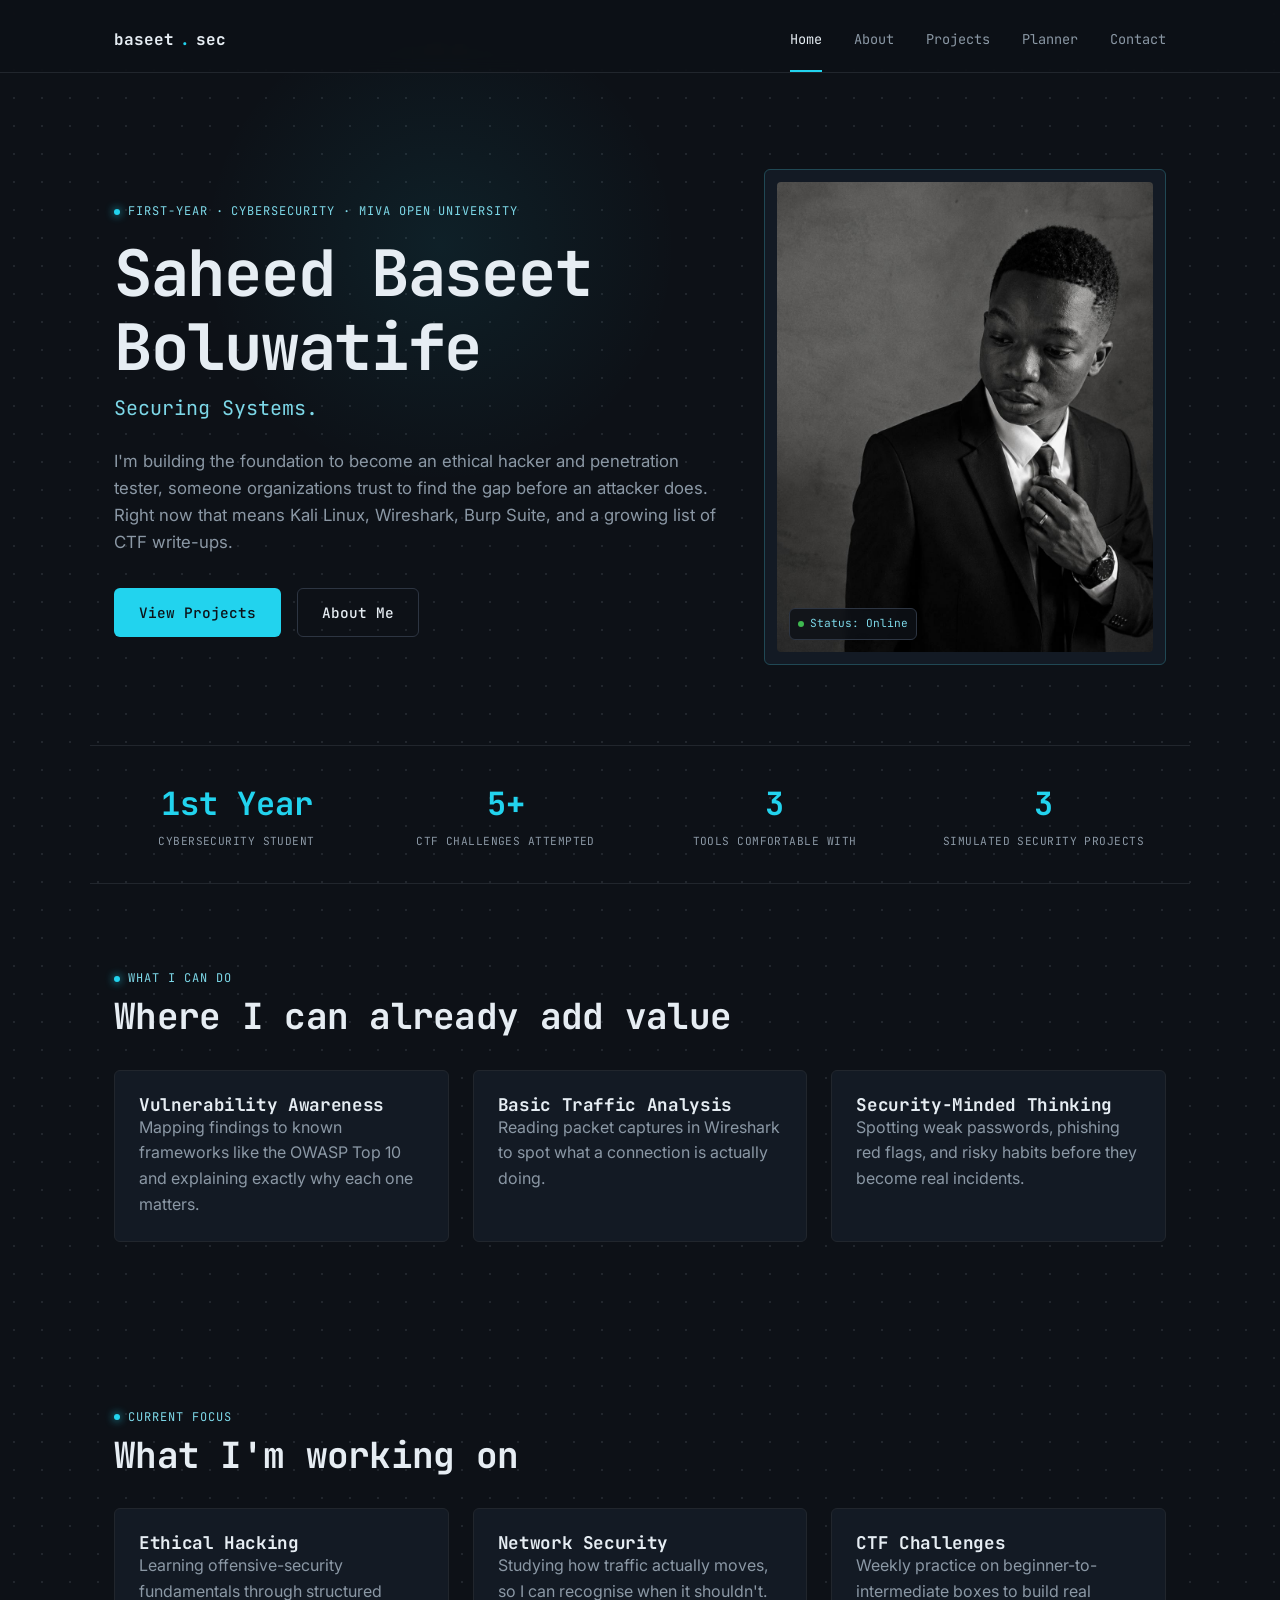
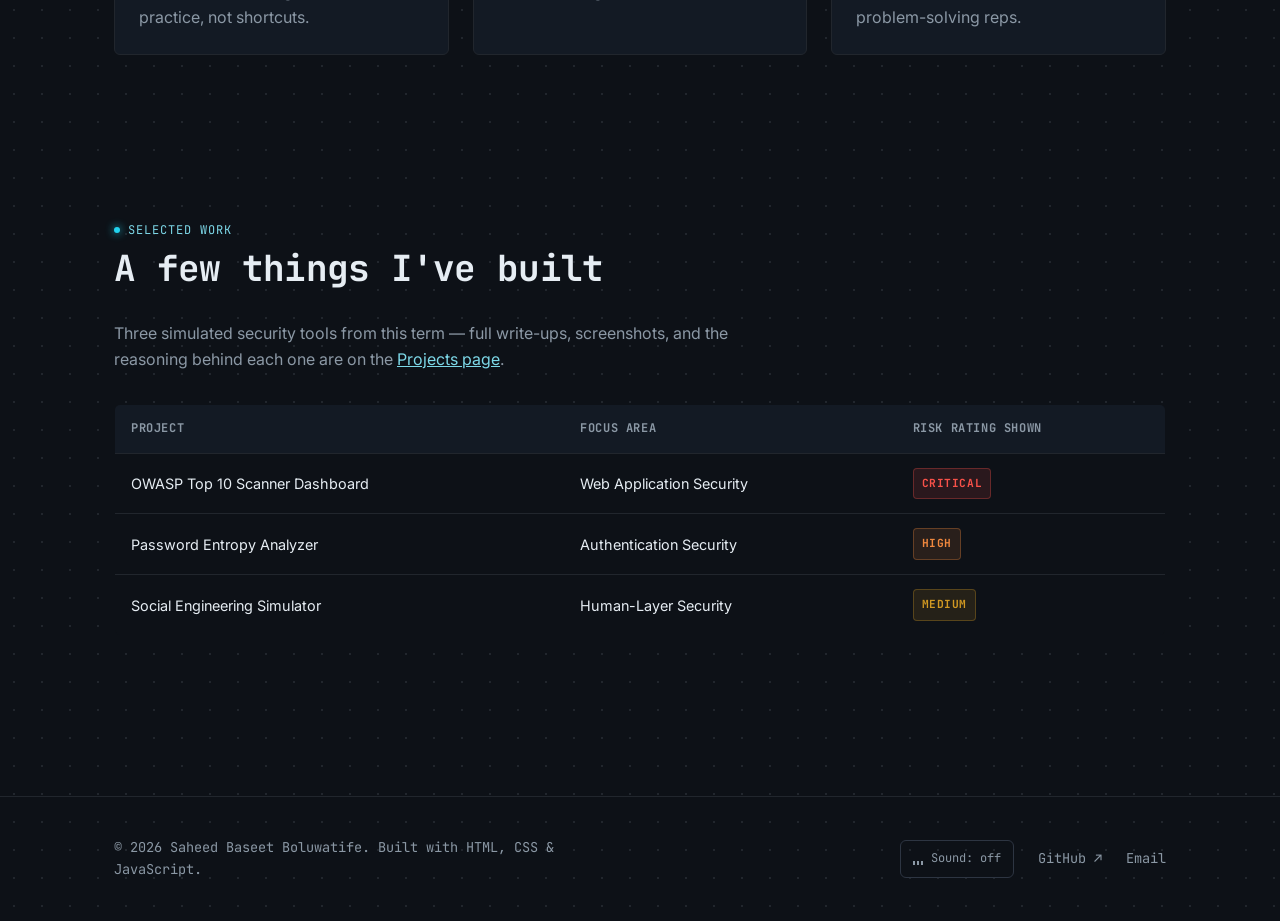
==== index.html @ b49e7299 "Initial commit: full portfolio site" ====
<!DOCTYPE html>
<html lang="en">
<head>
  <meta charset="UTF-8" />
  <meta name="viewport" content="width=device-width, initial-scale=1.0" />
  <title>Saheed Baseet Boluwatife | Securing Systems. Solving Problems.</title>
  <meta name="description" content="Personal academic portfolio of Saheed Baseet Boluwatife, first-year Cybersecurity student at MIVA Open University." />
  <link rel="preconnect" href="https://fonts.googleapis.com" />
  <link rel="preconnect" href="https://fonts.gstatic.com" crossorigin />
  <link href="https://fonts.googleapis.com/css2?family=JetBrains+Mono:wght@400;500;700&family=Inter:wght@400;500;600&display=swap" rel="stylesheet" />
  <link rel="stylesheet" href="css/style.css" />
</head>
<body>

  <header class="site-header">
    <nav class="navbar container" aria-label="Primary">
      <a href="index.html" class="nav-brand">baseet<span class="brand-dot">.</span>sec</a>
      <button class="nav-toggle" aria-label="Toggle navigation menu" aria-expanded="false">
        <span></span><span></span><span></span>
      </button>
      <ul class="nav-links">
        <li><a href="index.html" aria-current="page">Home</a></li>
        <li><a href="about.html">About</a></li>
        <li><a href="projects.html">Projects</a></li>
        <li><a href="planner.html">Planner</a></li>
        <li><a href="contact.html">Contact</a></li>
      </ul>
    </nav>
  </header>

  <main>
    <!-- ============ HERO ============ -->
    <section class="hero container">
      <div class="hero-text">
        <p class="eyebrow">First-Year &middot; Cybersecurity &middot; MIVA Open University</p>
        <h1 class="hero-name">Saheed Baseet<br />Boluwatife</h1>
        <p class="hero-tagline" data-typing aria-live="polite"></p>
        <p class="hero-bio">
          I'm building the foundation to become an ethical hacker and penetration tester,
          someone organizations trust to find the gap before an attacker does. Right now
          that means Kali Linux, Wireshark, Burp Suite, and a growing list of CTF write-ups.
        </p>
        <div class="hero-actions">
          <a href="projects.html" class="btn btn-primary">View Projects</a>
          <a href="about.html" class="btn btn-outline">About Me</a>
        </div>
      </div>

      <div class="hero-photo-frame">
        <img src="assets/img/profile.jpg" alt="Portrait photo of Saheed Baseet Boluwatife" />
        <span class="photo-tag"><span class="dot"></span>Status: Online</span>
      </div>
    </section>

    <!-- ============ STATS STRIP ============ -->
    <section class="container reveal stats-strip">
      <div class="stat-item">
        <span class="stat-number">1st Year</span>
        <span class="stat-label">Cybersecurity Student</span>
      </div>
      <div class="stat-item">
        <span class="stat-number">5+</span>
        <span class="stat-label">CTF Challenges Attempted</span>
      </div>
      <div class="stat-item">
        <span class="stat-number">3</span>
        <span class="stat-label">Tools Comfortable With</span>
      </div>
      <div class="stat-item">
        <span class="stat-number">3</span>
        <span class="stat-label">Simulated Security Projects</span>
      </div>
    </section>

    <!-- ============ SERVICES ============ -->
    <section class="container reveal">
      <p class="eyebrow">What I Can Do</p>
      <h2>Where I can already add value</h2>
      <div class="services-grid">
        <div class="card">
          <h3>Vulnerability Awareness</h3>
          <p>Mapping findings to known frameworks like the OWASP Top 10 and explaining exactly why each one matters.</p>
        </div>
        <div class="card">
          <h3>Basic Traffic Analysis</h3>
          <p>Reading packet captures in Wireshark to spot what a connection is actually doing.</p>
        </div>
        <div class="card">
          <h3>Security-Minded Thinking</h3>
          <p>Spotting weak passwords, phishing red flags, and risky habits before they become real incidents.</p>
        </div>
      </div>
    </section>

    <!-- ============ QUICK STATS / FOCUS AREAS ============ -->
    <section class="container reveal">
      <p class="eyebrow">Current Focus</p>
      <h2>What I'm working on</h2>
      <div class="focus-grid">
        <div class="card">
          <h3>Ethical Hacking</h3>
          <p>Learning offensive-security fundamentals through structured practice, not shortcuts.</p>
        </div>
        <div class="card">
          <h3>Network Security</h3>
          <p>Studying how traffic actually moves, so I can recognise when it shouldn't.</p>
        </div>
        <div class="card">
          <h3>CTF Challenges</h3>
          <p>Weekly practice on beginner-to-intermediate boxes to build real problem-solving reps.</p>
        </div>
      </div>
    </section>

    <!-- ============ FEATURED PROJECTS PREVIEW ============ -->
    <section class="container reveal">
      <p class="eyebrow">Selected Work</p>
      <h2>A few things I've built</h2>
      <p style="margin-bottom: 32px;">
        Three simulated security tools from this term — full write-ups, screenshots, and
        the reasoning behind each one are on the <a href="projects.html" style="color: var(--accent-text); text-decoration: underline;">Projects page</a>.
      </p>
      <table class="preview-table">
        <caption class="sr-only">Summary of featured projects</caption>
        <thead>
          <tr>
            <th scope="col">Project</th>
            <th scope="col">Focus Area</th>
            <th scope="col">Risk Rating Shown</th>
          </tr>
        </thead>
        <tbody>
          <tr>
            <td>OWASP Top 10 Scanner Dashboard</td>
            <td>Web Application Security</td>
            <td><span class="severity-badge severity-critical">Critical</span></td>
          </tr>
          <tr>
            <td>Password Entropy Analyzer</td>
            <td>Authentication Security</td>
            <td><span class="severity-badge severity-high">High</span></td>
          </tr>
          <tr>
            <td>Social Engineering Simulator</td>
            <td>Human-Layer Security</td>
            <td><span class="severity-badge severity-medium">Medium</span></td>
          </tr>
        </tbody>
      </table>
    </section>
  </main>

  <footer class="site-footer">
    <div class="container footer-inner">
      <p class="footer-brand">&copy; 2026 Saheed Baseet Boluwatife. Built with HTML, CSS &amp; JavaScript.</p>
      <div class="footer-links">
        <button class="audio-toggle" data-audio-toggle type="button" aria-pressed="false">
          <span class="bars"><span></span><span></span><span></span></span>
          <span data-audio-label>Sound: off</span>
        </button>
        <a href="https://github.com/baseetsec" target="_blank" rel="noopener noreferrer">GitHub ↗</a>
        <a href="mailto:baseetboluwat@gmail.com">Email</a>
      </div>
    </div>
  </footer>

  <audio data-ambient-audio loop preload="none">
    <source src="assets/audio/ambient-terminal.mp3" type="audio/mpeg" />
  </audio>

  <script src="js/main.js"></script>
</body>
</html>
---- css/style.css ----
/* ==========================================================================
   COS 106 Term Project — Saheed Baseet Boluwatife
   Design system: SOC-analyst dashboard aesthetic
   One 8px spacing unit, one radius, one transition curve — used everywhere.
   ========================================================================== */

/* ---------- Reset ---------- */
*,
*::before,
*::after {
  box-sizing: border-box;
  margin: 0;
  padding: 0;
}

html {
  scroll-behavior: smooth;
  overflow-x: hidden;
}

@media (prefers-reduced-motion: reduce) {
  html {
    scroll-behavior: auto;
  }
  *,
  *::before,
  *::after {
    animation-duration: 0.01ms !important;
    animation-iteration-count: 1 !important;
    transition-duration: 0.01ms !important;
    scroll-behavior: auto !important;
  }
}

img {
  max-width: 100%;
  display: block;
}

a {
  color: inherit;
  text-decoration: none;
}

ul {
  list-style: none;
}

button {
  font: inherit;
  cursor: pointer;
  border: none;
  background: none;
}

input,
textarea {
  font: inherit;
}

/* ---------- Design tokens ---------- */
:root {
  --bg-primary: #0d1117;
  --bg-elevated: #131a24;
  --bg-elevated-hover: #182030;

  --accent: #22d3ee;
  --accent-dim: rgba(34, 211, 238, 0.2);
  --accent-faint: rgba(34, 211, 238, 0.08);
  --accent-text: #7dd8e8;

  --text-primary: #e6edf3;
  --text-secondary: #8b98a5;
  --text-tertiary: #5b6673;

  --severity-critical: #f85149;
  --severity-critical-bg: rgba(248, 81, 73, 0.12);
  --severity-high: #f0883e;
  --severity-high-bg: rgba(240, 136, 62, 0.12);
  --severity-medium: #d29922;
  --severity-medium-bg: rgba(210, 153, 34, 0.12);

  --border: #21262d;
  --border-hover: #2d3542;
  --radius: 6px;
  --unit: 8px;
  --transition: 200ms ease;

  --font-mono: 'JetBrains Mono', 'Space Mono', monospace;
  --font-sans: 'Inter', -apple-system, BlinkMacSystemFont, sans-serif;

  --max-width: 1100px;
}

/* ---------- Base ---------- */
body {
  background-color: var(--bg-primary);
  color: var(--text-primary);
  font-family: var(--font-sans);
  line-height: 1.6;
  min-height: 100vh;
  overflow-x: hidden;
  background-image: radial-gradient(var(--border) 1px, transparent 1px);
  background-size: 28px 28px;
}

a:focus-visible,
button:focus-visible,
input:focus-visible,
textarea:focus-visible {
  outline: 2px solid var(--accent);
  outline-offset: 2px;
  border-radius: 2px;
}

h1,
h2,
h3 {
  font-family: var(--font-mono);
  font-weight: 700;
  line-height: 1.15;
  letter-spacing: -0.02em;
}

h1 {
  font-size: clamp(2.5rem, 6vw, 4rem);
}

h2 {
  font-size: clamp(1.6rem, 3.5vw, 2.25rem);
  margin-bottom: calc(var(--unit) * 4);
}

h3 {
  font-size: 1.1rem;
}

p {
  color: var(--text-secondary);
  max-width: 65ch;
}

.container {
  max-width: var(--max-width);
  margin-inline: auto;
  padding-inline: calc(var(--unit) * 3);
}

section {
  padding-block: calc(var(--unit) * 10);
}

.eyebrow {
  font-family: var(--font-mono);
  font-size: 0.75rem;
  color: var(--accent-text);
  letter-spacing: 0.08em;
  text-transform: uppercase;
  display: inline-flex;
  align-items: center;
  gap: var(--unit);
  margin-bottom: var(--unit);
}

.eyebrow::before {
  content: '';
  width: 6px;
  height: 6px;
  border-radius: 50%;
  background: var(--accent);
  box-shadow: 0 0 8px var(--accent);
}

/* ---------- Buttons ---------- */
.btn {
  display: inline-flex;
  align-items: center;
  gap: var(--unit);
  font-family: var(--font-mono);
  font-size: 0.9rem;
  font-weight: 500;
  padding: calc(var(--unit) * 1.5) calc(var(--unit) * 3);
  border-radius: var(--radius);
  transition: all var(--transition);
  border: 1px solid transparent;
}

.btn-primary {
  background: var(--accent);
  color: var(--bg-primary);
}

.btn-primary:hover {
  box-shadow: 0 0 28px var(--accent-dim);
  transform: translateY(-2px) scale(1.02);
}

.btn-outline {
  border-color: var(--border-hover);
  color: var(--text-primary);
}

.btn-outline:hover {
  border-color: var(--accent);
  color: var(--accent-text);
  transform: translateY(-2px);
}

/* ---------- Nav ---------- */
.site-header {
  position: sticky;
  top: 0;
  z-index: 100;
  background: rgba(13, 17, 23, 0.85);
  backdrop-filter: blur(8px);
  border-bottom: 1px solid var(--border);
}

.navbar {
  display: flex;
  align-items: center;
  justify-content: space-between;
  padding-block: var(--unit) calc(var(--unit) * -1);
  height: calc(var(--unit) * 9);
}

.nav-brand {
  font-family: var(--font-mono);
  font-weight: 700;
  font-size: 1rem;
  color: var(--text-primary);
  display: flex;
  align-items: center;
  gap: calc(var(--unit) * 0.75);
}

.nav-brand .brand-dot {
  color: var(--accent);
}

.nav-toggle {
  display: none;
  flex-direction: column;
  gap: 5px;
  padding: var(--unit);
}

.nav-toggle span {
  width: 22px;
  height: 2px;
  background: var(--text-primary);
  transition: transform var(--transition), opacity var(--transition);
}

.nav-toggle[aria-expanded="true"] span:nth-child(1) {
  transform: translateY(7px) rotate(45deg);
}

.nav-toggle[aria-expanded="true"] span:nth-child(2) {
  opacity: 0;
}

.nav-toggle[aria-expanded="true"] span:nth-child(3) {
  transform: translateY(-7px) rotate(-45deg);
}

.nav-links {
  display: flex;
  gap: calc(var(--unit) * 4);
  font-family: var(--font-mono);
  font-size: 0.85rem;
}

.nav-links a {
  position: relative;
  padding-block: calc(var(--unit) * 3);
  color: var(--text-secondary);
  transition: color var(--transition);
}

.nav-links a::after {
  content: '';
  position: absolute;
  left: 0;
  bottom: 0;
  width: 100%;
  height: 2px;
  background: var(--accent);
  transform: scaleX(0);
  transform-origin: left;
  transition: transform var(--transition);
}

.nav-links a:hover,
.nav-links a[aria-current="page"] {
  color: var(--text-primary);
}

.nav-links a:hover::after,
.nav-links a[aria-current="page"]::after {
  transform: scaleX(1);
}

/* ---------- Hero ---------- */
.hero {
  position: relative;
  padding-block: calc(var(--unit) * 12) calc(var(--unit) * 10);
  display: grid;
  grid-template-columns: 1.2fr 0.8fr;
  gap: calc(var(--unit) * 6);
  align-items: center;
  overflow: visible;
}

.hero::before {
  content: '';
  position: absolute;
  top: -10%;
  left: 10%;
  width: 480px;
  height: 480px;
  background: radial-gradient(circle, var(--accent-faint) 0%, transparent 70%);
  pointer-events: none;
  z-index: -1;
}

.hero-text .eyebrow {
  margin-bottom: calc(var(--unit) * 2);
}

.hero-name {
  margin-bottom: var(--unit);
}

.hero-tagline {
  font-family: var(--font-mono);
  color: var(--accent-text);
  font-size: clamp(1rem, 2vw, 1.25rem);
  margin-bottom: calc(var(--unit) * 3);
  min-height: 1.5em;
}

.hero-tagline .cursor {
  display: inline-block;
  width: 0.55ch;
  background: var(--accent);
  margin-left: 2px;
  animation: blink 1s step-end infinite;
}

@keyframes blink {
  0%, 50% { opacity: 1; }
  51%, 100% { opacity: 0; }
}

.hero-bio {
  margin-bottom: calc(var(--unit) * 4);
  font-size: 1.05rem;
}

.hero-actions {
  display: flex;
  gap: calc(var(--unit) * 2);
  flex-wrap: wrap;
}

.hero-photo-frame {
  position: relative;
  border: 1px solid var(--border);
  border-radius: var(--radius);
  padding: calc(var(--unit) * 1.5);
  background: var(--bg-elevated);
  transition: transform var(--transition);
}

.hero-photo-frame:hover {
  transform: translateY(-4px);
}

.hero-photo-frame img {
  border-radius: calc(var(--radius) - 2px);
  aspect-ratio: 4 / 5;
  object-fit: cover;
  width: 100%;
}

.hero-photo-frame::before {
  content: '';
  position: absolute;
  inset: -1px;
  border-radius: var(--radius);
  border: 1px solid var(--accent-dim);
  pointer-events: none;
}

.photo-tag {
  position: absolute;
  bottom: calc(var(--unit) * 3);
  left: calc(var(--unit) * 3);
  background: rgba(13, 17, 23, 0.85);
  backdrop-filter: blur(4px);
  border: 1px solid var(--border-hover);
  border-radius: var(--radius);
  padding: calc(var(--unit) * 0.75) var(--unit);
  font-family: var(--font-mono);
  font-size: 0.7rem;
  color: var(--accent-text);
  display: flex;
  align-items: center;
  gap: calc(var(--unit) * 0.75);
}

.photo-tag .dot {
  width: 6px;
  height: 6px;
  border-radius: 50%;
  background: #3fb950;
}

/* ---------- Utility ---------- */
.sr-only {
  position: absolute;
  width: 1px;
  height: 1px;
  padding: 0;
  margin: -1px;
  overflow: hidden;
  clip: rect(0, 0, 0, 0);
  white-space: nowrap;
  border: 0;
}

/* ---------- Stats strip ---------- */
.stats-strip {
  display: grid;
  grid-template-columns: repeat(auto-fit, minmax(150px, 1fr));
  gap: calc(var(--unit) * 3);
  padding-block: calc(var(--unit) * 4) !important;
  border-top: 1px solid var(--border);
  border-bottom: 1px solid var(--border);
}

.stat-item {
  display: flex;
  flex-direction: column;
  gap: calc(var(--unit) * 0.5);
  text-align: center;
}

.stat-number {
  font-family: var(--font-mono);
  font-size: clamp(1.5rem, 3vw, 2rem);
  font-weight: 700;
  color: var(--accent);
}

.stat-label {
  font-family: var(--font-mono);
  font-size: 0.7rem;
  color: var(--text-secondary);
  text-transform: uppercase;
  letter-spacing: 0.04em;
}

/* ---------- Grids ---------- */
.focus-grid,
.services-grid {
  display: grid;
  grid-template-columns: repeat(auto-fit, minmax(220px, 1fr));
  gap: calc(var(--unit) * 3);
}

/* ---------- Tables (homepage preview + planner log) ---------- */
.preview-table {
  width: 100%;
  border-collapse: collapse;
  font-size: 0.9rem;
  border: 1px solid var(--border);
  border-radius: var(--radius);
  overflow: hidden;
}

.preview-table th,
.preview-table td {
  text-align: left;
  padding: calc(var(--unit) * 1.75) calc(var(--unit) * 2);
  border-bottom: 1px solid var(--border);
}

.preview-table th {
  font-family: var(--font-mono);
  font-size: 0.75rem;
  text-transform: uppercase;
  letter-spacing: 0.05em;
  color: var(--text-secondary);
  background: var(--bg-elevated);
}

.preview-table tbody tr {
  background: var(--bg-primary);
  transition: background var(--transition);
}

.preview-table tbody tr:hover {
  background: var(--bg-elevated);
}

.preview-table tbody tr:last-child td {
  border-bottom: none;
}

@media (max-width: 640px) {
  .preview-table {
    font-size: 0.8rem;
  }
  .preview-table th,
  .preview-table td {
    padding: var(--unit) calc(var(--unit) * 1.25);
  }
}

/* ---------- Cards ---------- */
.card {
  background: var(--bg-elevated);
  border: 1px solid var(--border);
  border-radius: var(--radius);
  padding: calc(var(--unit) * 3);
  transition: border-color var(--transition), transform var(--transition), box-shadow var(--transition);
}

.card:hover {
  border-color: var(--accent);
  transform: translateY(-5px);
  box-shadow: 0 14px 32px rgba(0, 0, 0, 0.45), 0 0 0 1px var(--accent-dim);
}

.skills-grid {
  display: flex;
  flex-wrap: wrap;
  gap: calc(var(--unit) * 1.5);
}

/* ---------- Entropy analyzer page ---------- */
.analyzer-body {
  padding: calc(var(--unit) * 3);
  display: flex;
  flex-direction: column;
  gap: calc(var(--unit) * 4);
}

.password-input-row {
  display: flex;
  gap: calc(var(--unit) * 1.5);
}

.password-input-row input {
  flex: 1;
  background: var(--bg-elevated);
  border: 1px solid var(--border);
  border-radius: var(--radius);
  padding: calc(var(--unit) * 1.5) calc(var(--unit) * 2);
  color: var(--text-primary);
  font-family: var(--font-mono);
  transition: border-color var(--transition);
}

.password-input-row input:focus {
  border-color: var(--accent);
}

.entropy-readout-header {
  margin-bottom: calc(var(--unit) * 1.5);
}

.entropy-rating {
  margin-top: calc(var(--unit) * 1.5);
  font-family: var(--font-mono);
  font-size: 0.9rem;
  color: var(--text-secondary);
}

.entropy-rating.severity-critical { color: var(--severity-critical); }
.entropy-rating.severity-high { color: var(--severity-high); }
.entropy-rating.severity-medium { color: var(--severity-medium); }

.entropy-fill.severity-critical { background: var(--severity-critical); box-shadow: 0 0 10px rgba(248, 81, 73, 0.4); }
.entropy-fill.severity-high { background: var(--severity-high); box-shadow: 0 0 10px rgba(240, 136, 62, 0.4); }
.entropy-fill.severity-medium { background: var(--severity-medium); box-shadow: 0 0 10px rgba(210, 153, 34, 0.4); }

.findings-panel {
  border-top: 1px solid var(--border);
  padding-top: calc(var(--unit) * 3);
}

.findings-list {
  display: flex;
  flex-direction: column;
  gap: calc(var(--unit) * 2);
}

.finding-row {
  display: flex;
  gap: calc(var(--unit) * 2);
  align-items: flex-start;
  padding: calc(var(--unit) * 2);
  background: var(--bg-elevated-hover);
  border: 1px solid var(--border);
  border-radius: var(--radius);
}

.finding-row strong {
  display: block;
  font-family: var(--font-mono);
  font-size: 0.9rem;
  color: var(--text-primary);
  margin-bottom: calc(var(--unit) * 0.5);
}

.finding-row p {
  font-size: 0.85rem;
  margin: 0;
}

@media (max-width: 560px) {
  .password-input-row {
    flex-direction: column;
  }
}

/* ---------- Contact page ---------- */
.contact-grid {
  display: grid;
  grid-template-columns: 1.4fr 1fr;
  gap: calc(var(--unit) * 5);
  align-items: start;
}

.contact-form {
  display: flex;
  flex-direction: column;
  gap: calc(var(--unit) * 2.5);
}

.form-field {
  display: flex;
  flex-direction: column;
  gap: calc(var(--unit) * 0.75);
}

.form-field label {
  font-family: var(--font-mono);
  font-size: 0.8rem;
  color: var(--text-secondary);
}

.form-field input,
.form-field textarea {
  background: var(--bg-elevated);
  border: 1px solid var(--border);
  border-radius: var(--radius);
  padding: calc(var(--unit) * 1.5) calc(var(--unit) * 2);
  color: var(--text-primary);
  resize: vertical;
  transition: border-color var(--transition);
}

.form-field input:focus,
.form-field textarea:focus {
  border-color: var(--accent);
}

.form-field input.has-error,
.form-field textarea.has-error {
  border-color: var(--severity-critical);
}

.form-error {
  font-family: var(--font-mono);
  font-size: 0.75rem;
  color: var(--severity-critical);
  min-height: 1em;
}

.form-success {
  font-family: var(--font-mono);
  font-size: 0.85rem;
  color: #3fb950;
  background: rgba(63, 185, 80, 0.1);
  border: 1px solid rgba(63, 185, 80, 0.3);
  border-radius: var(--radius);
  padding: calc(var(--unit) * 1.5) calc(var(--unit) * 2);
}

.contact-list {
  display: flex;
  flex-direction: column;
  gap: calc(var(--unit) * 2);
  margin-top: calc(var(--unit) * 2);
}

.contact-list li {
  display: flex;
  flex-direction: column;
  gap: calc(var(--unit) * 0.5);
}

.contact-label {
  font-family: var(--font-mono);
  font-size: 0.7rem;
  text-transform: uppercase;
  letter-spacing: 0.05em;
  color: var(--text-tertiary);
}

.contact-list a {
  color: var(--accent-text);
  transition: color var(--transition);
}

.contact-list a:hover {
  color: var(--accent);
  text-decoration: underline;
}

@media (max-width: 860px) {
  .contact-grid {
    grid-template-columns: 1fr;
  }
}

/* ---------- Progress panel ---------- */
.progress-panel {
  border: 1px solid var(--border);
  border-radius: var(--radius);
  background: var(--bg-elevated);
  padding: calc(var(--unit) * 2.5) calc(var(--unit) * 3);
}

.progress-panel-header {
  display: flex;
  justify-content: space-between;
  align-items: baseline;
  flex-wrap: wrap;
  gap: var(--unit);
  margin-bottom: calc(var(--unit) * 1.5);
}

.progress-label {
  font-family: var(--font-mono);
  font-size: 0.9rem;
  color: var(--accent-text);
}

.progress-count {
  font-family: var(--font-mono);
  font-size: 0.8rem;
  color: var(--text-secondary);
}

.progress-track {
  width: 100%;
  height: 8px;
  border-radius: 999px;
  background: var(--bg-primary);
  border: 1px solid var(--border);
  overflow: hidden;
}

.progress-fill {
  height: 100%;
  width: 0%;
  background: var(--accent);
  box-shadow: 0 0 10px var(--accent-dim);
  transition: width 300ms ease;
}

/* ---------- Task-add form ---------- */
.task-form {
  display: flex;
  gap: calc(var(--unit) * 1.5);
  flex-wrap: wrap;
}

.task-form input {
  flex: 1;
  min-width: 220px;
  background: var(--bg-elevated);
  border: 1px solid var(--border);
  border-radius: var(--radius);
  padding: calc(var(--unit) * 1.5) calc(var(--unit) * 2);
  color: var(--text-primary);
  transition: border-color var(--transition);
}

.task-form input:focus {
  border-color: var(--accent);
}

.task-form input::placeholder {
  color: var(--text-tertiary);
}

/* ---------- Console panel ---------- */
.console-panel {
  border: 1px solid var(--border);
  border-radius: var(--radius);
  background: var(--bg-elevated);
  overflow: hidden;
}

.console-panel-header {
  display: flex;
  align-items: center;
  gap: calc(var(--unit) * 1);
  padding: calc(var(--unit) * 1.5) calc(var(--unit) * 2);
  border-bottom: 1px solid var(--border);
  background: var(--bg-elevated-hover);
}

.console-dot {
  width: 10px;
  height: 10px;
  border-radius: 50%;
}

.console-dot-red { background: var(--severity-critical); }
.console-dot-yellow { background: var(--severity-medium); }
.console-dot-green { background: #3fb950; }

.console-title {
  font-family: var(--font-mono);
  font-size: 0.75rem;
  color: var(--text-secondary);
  margin-left: var(--unit);
}

.task-list {
  display: flex;
  flex-direction: column;
}

.task-row {
  display: flex;
  align-items: center;
  gap: calc(var(--unit) * 2);
  padding: calc(var(--unit) * 2) calc(var(--unit) * 2.5);
  border-bottom: 1px solid var(--border);
  font-family: var(--font-mono);
  font-size: 0.9rem;
}

.task-row:last-child {
  border-bottom: none;
}

.task-check {
  flex-shrink: 0;
  width: 22px;
  height: 22px;
  border-radius: 4px;
  border: 1px solid var(--border-hover);
  display: flex;
  align-items: center;
  justify-content: center;
  color: var(--bg-primary);
  transition: all var(--transition);
}

.task-row.is-complete .task-check {
  background: var(--accent);
  border-color: var(--accent);
  animation: check-pop 260ms ease;
}

@keyframes check-pop {
  0% { transform: scale(0.6); }
  60% { transform: scale(1.15); }
  100% { transform: scale(1); }
}

.task-text {
  flex: 1;
  color: var(--text-primary);
  word-break: break-word;
  transition: color var(--transition);
}

.task-row.is-complete .task-text {
  color: var(--text-tertiary);
  text-decoration: line-through;
}

.task-delete {
  flex-shrink: 0;
  font-family: var(--font-mono);
  font-size: 0.75rem;
  color: var(--text-tertiary);
  padding: calc(var(--unit) * 0.75) var(--unit);
  border-radius: 4px;
  transition: all var(--transition);
}

.task-delete:hover {
  color: var(--severity-critical);
  background: var(--severity-critical-bg);
}

.empty-state {
  padding: calc(var(--unit) * 4) calc(var(--unit) * 2.5);
  text-align: center;
  font-family: var(--font-mono);
  font-size: 0.85rem;
  color: var(--text-tertiary);
}

@media (max-width: 560px) {
  .task-form {
    flex-direction: column;
  }
  .task-form button {
    width: 100%;
    justify-content: center;
  }
}

/* ---------- Filter bar ---------- */
.filter-bar {
  display: flex;
  flex-wrap: wrap;
  gap: calc(var(--unit) * 1.5);
  margin-bottom: calc(var(--unit) * 4);
}

.filter-btn {
  font-family: var(--font-mono);
  font-size: 0.8rem;
  color: var(--text-secondary);
  border: 1px solid var(--border-hover);
  border-radius: var(--radius);
  padding: calc(var(--unit) * 1.25) calc(var(--unit) * 2);
  transition: all var(--transition);
}

.filter-btn:hover {
  border-color: var(--accent);
  color: var(--accent-text);
}

.filter-btn.is-active {
  background: var(--accent);
  border-color: var(--accent);
  color: var(--bg-primary);
}

/* ---------- Project grid ---------- */
.project-grid {
  display: grid;
  grid-template-columns: repeat(auto-fit, minmax(300px, 1fr));
  gap: calc(var(--unit) * 3);
}

.project-card p {
  margin-block: calc(var(--unit) * 1.5) calc(var(--unit) * 2.5);
  font-size: 0.92rem;
}

.project-thumb {
  position: relative;
  border-radius: calc(var(--radius) - 2px);
  overflow: hidden;
  aspect-ratio: 16 / 10;
  margin-bottom: calc(var(--unit) * 2);
  background: var(--bg-elevated-hover);
  border: 1px solid var(--border);
}

.project-thumb img {
  width: 100%;
  height: 100%;
  object-fit: cover;
  transition: transform 400ms ease;
}

.project-card:hover .project-thumb img {
  transform: scale(1.04);
}

.project-thumb-fallback {
  display: flex;
  align-items: center;
  justify-content: center;
  height: 100%;
  font-family: var(--font-mono);
  font-size: 0.8rem;
  color: var(--text-tertiary);
}

.project-badge {
  position: absolute;
  top: calc(var(--unit) * 1.5);
  right: calc(var(--unit) * 1.5);
}

.project-link {
  font-size: 0.85rem;
  padding: calc(var(--unit) * 1.25) calc(var(--unit) * 2);
}

/* ---------- Status chips (skills) ---------- */
.status-chip {
  display: inline-flex;
  align-items: center;
  gap: calc(var(--unit) * 1.25);
  font-family: var(--font-mono);
  font-size: 0.8rem;
  border: 1px solid var(--border);
  border-radius: var(--radius);
  padding: calc(var(--unit) * 1.25) calc(var(--unit) * 1.75);
  background: var(--bg-elevated);
  transition: border-color var(--transition), transform var(--transition);
}

.status-chip:hover {
  border-color: var(--accent);
  transform: translateY(-2px);
}

.status-chip .light {
  width: 8px;
  height: 8px;
  border-radius: 50%;
  flex-shrink: 0;
}

.light-active {
  background: #3fb950;
  box-shadow: 0 0 6px #3fb950;
}

.light-learning {
  background: var(--severity-medium);
  box-shadow: 0 0 6px var(--severity-medium);
  animation: pulse 1.6s ease-in-out infinite;
}

@keyframes pulse {
  0%, 100% { opacity: 1; }
  50% { opacity: 0.4; }
}

/* ---------- Severity badges (projects) ---------- */
.severity-badge {
  display: inline-flex;
  align-items: center;
  gap: calc(var(--unit) * 0.75);
  font-family: var(--font-mono);
  font-size: 0.7rem;
  font-weight: 700;
  letter-spacing: 0.05em;
  text-transform: uppercase;
  padding: calc(var(--unit) * 0.75) var(--unit);
  border-radius: 4px;
}

.severity-critical {
  color: var(--severity-critical);
  background: var(--severity-critical-bg);
  border: 1px solid rgba(248, 81, 73, 0.3);
}

.severity-high {
  color: var(--severity-high);
  background: var(--severity-high-bg);
  border: 1px solid rgba(240, 136, 62, 0.3);
}

.severity-medium {
  color: var(--severity-medium);
  background: var(--severity-medium-bg);
  border: 1px solid rgba(210, 153, 34, 0.3);
}

/* ---------- Scroll-reveal (Intersection Observer hook) ---------- */
.reveal {
  opacity: 0;
  transform: translateY(16px);
  transition: opacity 400ms ease, transform 400ms ease;
}

.reveal.is-visible {
  opacity: 1;
  transform: translateY(0);
}

/* ---------- Footer ---------- */
.site-footer {
  border-top: 1px solid var(--border);
  padding-block: calc(var(--unit) * 5);
  margin-top: calc(var(--unit) * 10);
}

.footer-inner {
  display: flex;
  justify-content: space-between;
  align-items: center;
  flex-wrap: wrap;
  gap: calc(var(--unit) * 3);
}

.footer-brand {
  font-family: var(--font-mono);
  color: var(--text-secondary);
  font-size: 0.85rem;
}

.footer-links {
  display: flex;
  gap: calc(var(--unit) * 3);
  align-items: center;
  font-family: var(--font-mono);
  font-size: 0.85rem;
}

.footer-links a {
  color: var(--text-secondary);
  transition: color var(--transition);
  display: inline-flex;
  align-items: center;
  gap: calc(var(--unit) * 0.75);
}

.footer-links a:hover {
  color: var(--accent-text);
}

/* ---------- Audio toggle ---------- */
.audio-toggle {
  display: inline-flex;
  align-items: center;
  gap: calc(var(--unit) * 1);
  font-family: var(--font-mono);
  font-size: 0.75rem;
  color: var(--text-secondary);
  border: 1px solid var(--border-hover);
  border-radius: var(--radius);
  padding: calc(var(--unit) * 1) calc(var(--unit) * 1.5);
  transition: all var(--transition);
}

.audio-toggle:hover {
  border-color: var(--accent);
  color: var(--accent-text);
}

.audio-toggle .bars {
  display: inline-flex;
  align-items: flex-end;
  gap: 2px;
  height: 12px;
}

.audio-toggle .bars span {
  width: 2px;
  background: currentColor;
  height: 4px;
  transition: height var(--transition);
}

.audio-toggle.playing .bars span {
  animation: bar-bounce 0.9s ease-in-out infinite;
}

.audio-toggle .bars span:nth-child(2) { animation-delay: 0.15s; }
.audio-toggle .bars span:nth-child(3) { animation-delay: 0.3s; }

@keyframes bar-bounce {
  0%, 100% { height: 4px; }
  50% { height: 12px; }
}

/* ---------- Responsive ---------- */
@media (max-width: 860px) {
  .hero {
    grid-template-columns: 1fr;
  }

  .hero::before {
    width: 260px;
    height: 260px;
    left: 0;
  }

  .hero-photo-frame {
    max-width: 320px;
    margin-inline: auto;
  }
}

@media (max-width: 640px) {
  section {
    padding-block: calc(var(--unit) * 6);
  }

  .hero {
    padding-block: calc(var(--unit) * 7) calc(var(--unit) * 5);
  }

  h1 {
    font-size: clamp(2rem, 9vw, 2.75rem);
  }

  .container {
    padding-inline: calc(var(--unit) * 2.5);
  }
}

@media (max-width: 720px) {
  .nav-toggle {
    display: flex;
  }

  .nav-links {
    position: absolute;
    top: 100%;
    left: 0;
    right: 0;
    background: var(--bg-primary);
    border-bottom: 1px solid var(--border);
    flex-direction: column;
    gap: 0;
    padding: var(--unit) 0;
    transform: scaleY(0);
    transform-origin: top;
    transition: transform var(--transition);
  }

  .nav-links.is-open {
    transform: scaleY(1);
  }

  .nav-links a {
    padding: calc(var(--unit) * 2) calc(var(--unit) * 3);
    width: 100%;
  }

  .nav-links a::after {
    display: none;
  }

  .footer-inner {
    flex-direction: column;
    align-items: flex-start;
  }
}
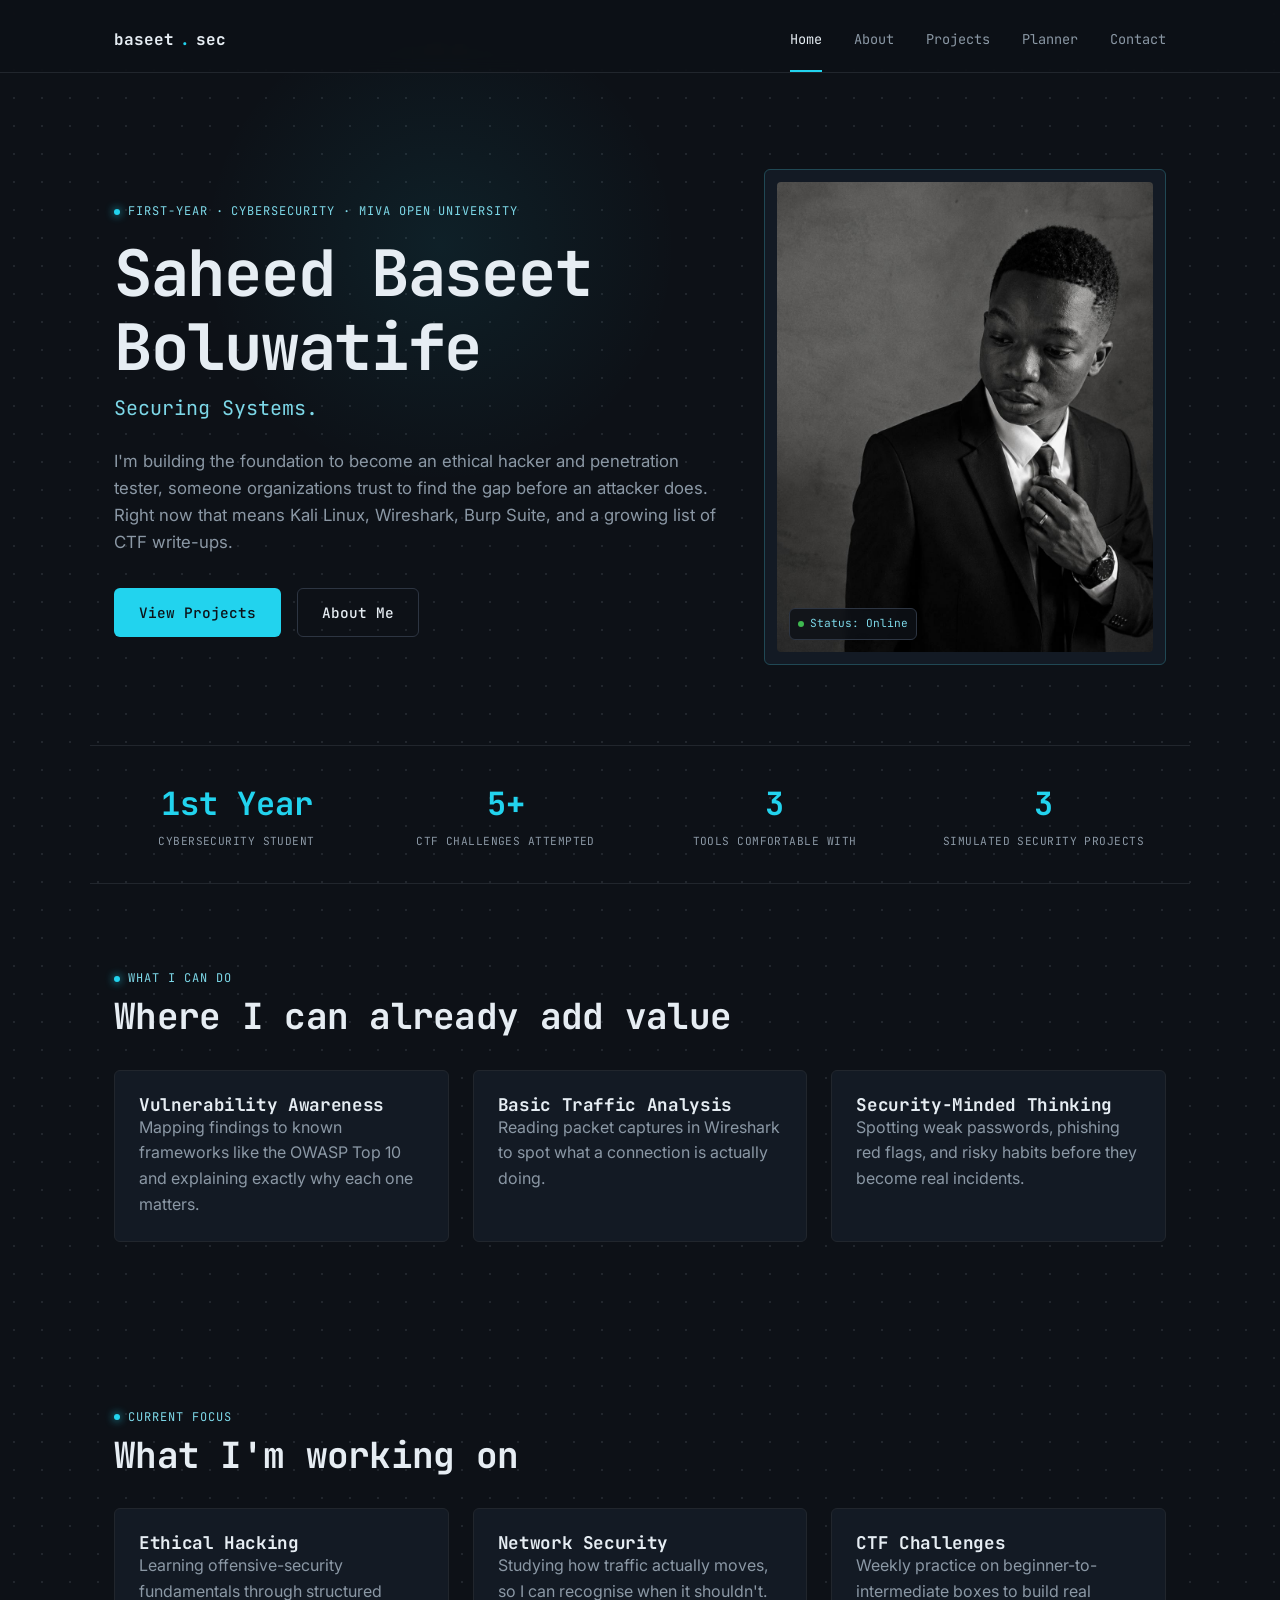
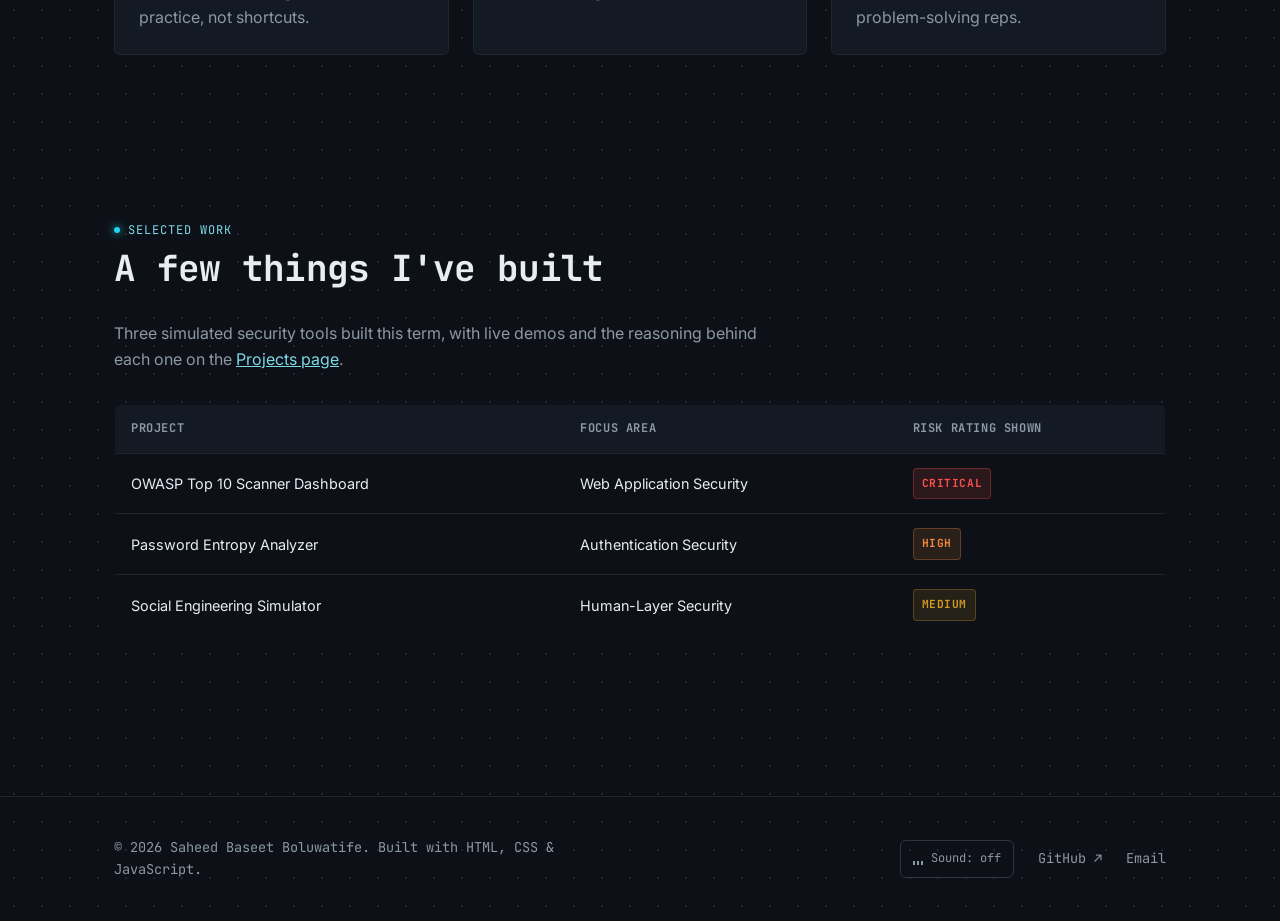
==== commit 85c56a1d: "Update homepage copy and remove unused link on project 3" ====
--- a/index.html
+++ b/index.html
@@ -117,8 +117,8 @@
       <p class="eyebrow">Selected Work</p>
       <h2>A few things I've built</h2>
       <p style="margin-bottom: 32px;">
-        Three simulated security tools from this term — full write-ups, screenshots, and
-        the reasoning behind each one are on the <a href="projects.html" style="color: var(--accent-text); text-decoration: underline;">Projects page</a>.
+        Three simulated security tools built this term, with live demos and the reasoning
+        behind each one on the <a href="projects.html" style="color: var(--accent-text); text-decoration: underline;">Projects page</a>.
       </p>
       <table class="preview-table">
         <caption class="sr-only">Summary of featured projects</caption>
--- a/css/style.css
+++ b/css/style.css
@@ -626,7 +626,120 @@
     flex-direction: column;
   }
 }
-
+/* ---------- OWASP scanner page ---------- */
+.scan-status {
+  display: flex;
+  align-items: center;
+  gap: calc(var(--unit) * 2);
+  padding: calc(var(--unit) * 3);
+  font-family: var(--font-mono);
+  font-size: 0.9rem;
+  color: var(--accent-text);
+}
+
+.scan-status-spinner {
+  width: 18px;
+  height: 18px;
+  border: 2px solid var(--border-hover);
+  border-top-color: var(--accent);
+  border-radius: 50%;
+  animation: spin 0.8s linear infinite;
+  flex-shrink: 0;
+}
+
+@keyframes spin {
+  to { transform: rotate(360deg); }
+}
+
+.scan-summary {
+  display: grid;
+  grid-template-columns: repeat(auto-fit, minmax(120px, 1fr));
+  gap: calc(var(--unit) * 2);
+  margin-bottom: calc(var(--unit) * 4);
+  padding-bottom: calc(var(--unit) * 3);
+  border-bottom: 1px solid var(--border);
+}
+
+.scan-summary-item {
+  display: flex;
+  flex-direction: column;
+  gap: calc(var(--unit) * 0.5);
+  text-align: center;
+  background: var(--bg-elevated-hover);
+  border: 1px solid var(--border);
+  border-radius: var(--radius);
+  padding: calc(var(--unit) * 2);
+}
+
+.scan-summary-value {
+  font-family: var(--font-mono);
+  font-size: 1.25rem;
+  font-weight: 700;
+  color: var(--text-primary);
+  word-break: break-word;
+}
+
+.severity-text-critical { color: var(--severity-critical); }
+.severity-text-high { color: var(--severity-high); }
+.severity-text-medium { color: var(--severity-medium); }
+
+.scan-summary-label {
+  font-family: var(--font-mono);
+  font-size: 0.7rem;
+  color: var(--text-secondary);
+  text-transform: uppercase;
+  letter-spacing: 0.04em;
+}
+
+.scan-findings-list {
+  display: flex;
+  flex-direction: column;
+  gap: calc(var(--unit) * 2.5);
+}
+
+.scan-finding-row {
+  padding: calc(var(--unit) * 2.5);
+  background: var(--bg-elevated-hover);
+  border: 1px solid var(--border);
+  border-radius: var(--radius);
+}
+
+.scan-finding-header {
+  display: flex;
+  align-items: center;
+  gap: calc(var(--unit) * 1.5);
+  margin-bottom: calc(var(--unit) * 1.5);
+  flex-wrap: wrap;
+}
+
+.scan-finding-category {
+  font-family: var(--font-mono);
+  font-size: 0.75rem;
+  color: var(--accent-text);
+}
+
+.scan-finding-title {
+  font-size: 1rem;
+  margin-bottom: calc(var(--unit) * 1);
+}
+
+.scan-finding-detail {
+  font-size: 0.9rem;
+  margin-bottom: calc(var(--unit) * 1.5);
+}
+
+.scan-finding-remediation {
+  font-size: 0.85rem;
+  color: var(--text-primary);
+  background: var(--bg-primary);
+  border-left: 2px solid var(--accent);
+  padding: calc(var(--unit) * 1.25) calc(var(--unit) * 1.5);
+  border-radius: 0 4px 4px 0;
+}
+
+.scan-finding-remediation strong {
+  color: var(--accent-text);
+}
 /* ---------- Contact page ---------- */
 .contact-grid {
   display: grid;
